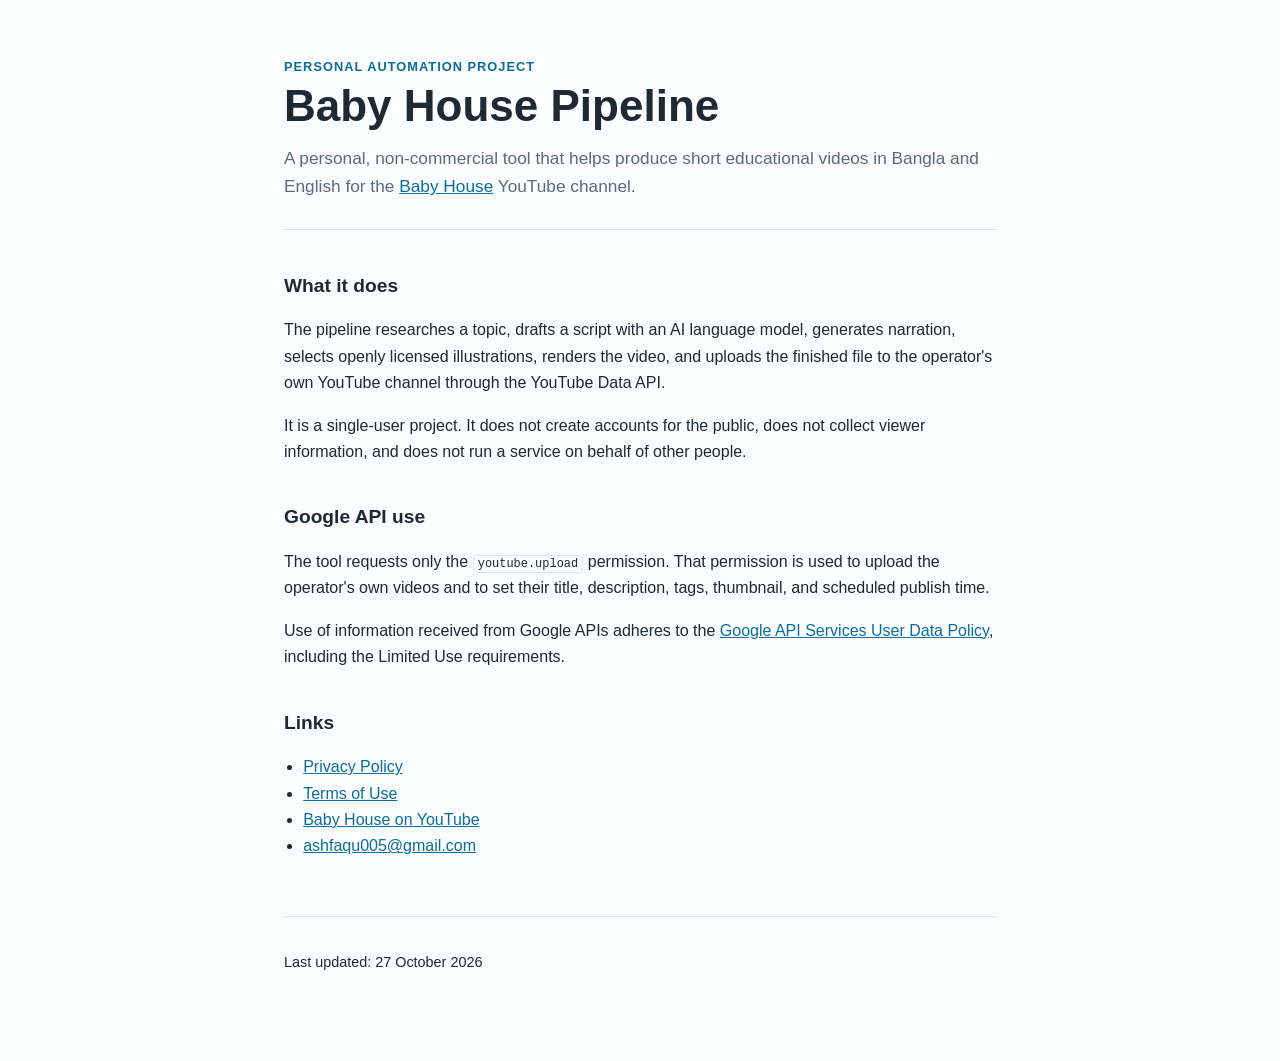
==== index.html @ 0668a5c2 "Add Baby House Pipeline legal pages" ====
<!doctype html>
<html lang="en">
<head>
  <meta charset="utf-8">
  <meta name="viewport" content="width=device-width, initial-scale=1">
  <title>Baby House Pipeline</title>
  <meta name="description" content="Documentation for the personal automation tool behind the Baby House educational YouTube channel.">
  <link rel="stylesheet" href="style.css">
</head>
<body>
  <main>
    <header>
      <p class="eyebrow">Personal automation project</p>
      <h1>Baby House Pipeline</h1>
      <p class="lead">
        A personal, non-commercial tool that helps produce short educational
        videos in Bangla and English for the
        <a href="https://www.youtube.com/@asfaqulhaquekabbo">Baby House</a>
        YouTube channel.
      </p>
    </header>

    <section>
      <h2>What it does</h2>
      <p>
        The pipeline researches a topic, drafts a script with an AI language
        model, generates narration, selects openly licensed illustrations,
        renders the video, and uploads the finished file to the operator's own
        YouTube channel through the YouTube Data API.
      </p>
      <p>
        It is a single-user project. It does not create accounts for the
        public, does not collect viewer information, and does not run a
        service on behalf of other people.
      </p>
    </section>

    <section>
      <h2>Google API use</h2>
      <p>
        The tool requests only the
        <code>youtube.upload</code> permission. That permission is used to
        upload the operator's own videos and to set their title, description,
        tags, thumbnail, and scheduled publish time.
      </p>
      <p>
        Use of information received from Google APIs adheres to the
        <a href="https://developers.google.com/terms/api-services-user-data-policy">Google API Services User Data Policy</a>,
        including the Limited Use requirements.
      </p>
    </section>

    <nav aria-label="Legal and contact">
      <h2>Links</h2>
      <ul>
        <li><a href="privacy.html">Privacy Policy</a></li>
        <li><a href="terms.html">Terms of Use</a></li>
        <li><a href="https://www.youtube.com/@asfaqulhaquekabbo">Baby House on YouTube</a></li>
        <li><a href="mailto:ashfaqu005@gmail.com">ashfaqu005@gmail.com</a></li>
      </ul>
    </nav>

    <footer>
      <p>Last updated: 27 October 2026</p>
    </footer>
  </main>
</body>
</html>
---- style.css ----
:root {
  color-scheme: light dark;
  --text: #1f2933;
  --muted: #5c6b7a;
  --accent: #0b6e99;
  --bg: #fbfcfd;
  --line: #d9e2ec;
}

@media (prefers-color-scheme: dark) {
  :root {
    --text: #e6edf3;
    --muted: #9fb0c0;
    --accent: #5bc0eb;
    --bg: #0f1720;
    --line: #253444;
  }
}

* {
  box-sizing: border-box;
}

body {
  margin: 0;
  background: var(--bg);
  color: var(--text);
  font-family: -apple-system, BlinkMacSystemFont, "Segoe UI", Roboto, Arial, sans-serif;
  line-height: 1.65;
}

main {
  max-width: 760px;
  margin: 0 auto;
  padding: 56px 24px 72px;
}

header {
  margin-bottom: 40px;
  padding-bottom: 28px;
  border-bottom: 1px solid var(--line);
}

h1 {
  margin: 4px 0 12px;
  font-size: clamp(2rem, 5vw, 2.75rem);
  line-height: 1.15;
}

h2 {
  margin-top: 36px;
  font-size: 1.2rem;
}

p, li {
  color: var(--text);
}

.eyebrow {
  margin: 0;
  color: var(--accent);
  font-size: 0.8rem;
  font-weight: 700;
  letter-spacing: 0.08em;
  text-transform: uppercase;
}

.lead {
  margin: 0;
  color: var(--muted);
  font-size: 1.08rem;
}

a {
  color: var(--accent);
}

code {
  padding: 0.1em 0.35em;
  border: 1px solid var(--line);
  border-radius: 4px;
  font-size: 0.92em;
}

ul {
  padding-left: 1.2rem;
}

footer {
  margin-top: 56px;
  padding-top: 20px;
  border-top: 1px solid var(--line);
  color: var(--muted);
  font-size: 0.9rem;
}
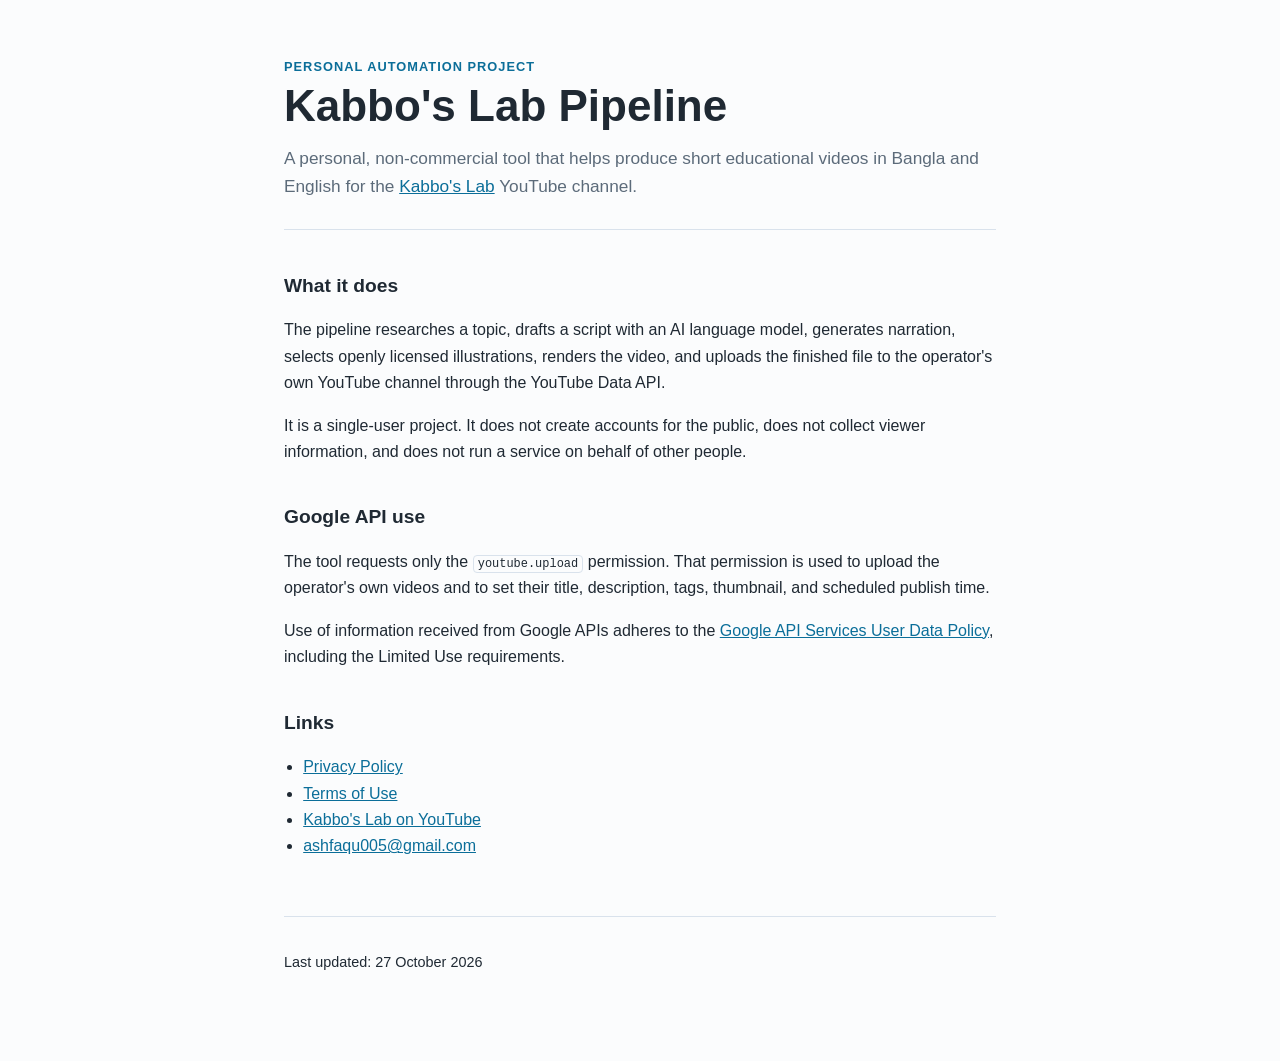
==== commit 629d0454: "Rebrand legal pages to Kabbo's Lab" ====
--- a/index.html
+++ b/index.html
@@ -3,19 +3,19 @@
 <head>
   <meta charset="utf-8">
   <meta name="viewport" content="width=device-width, initial-scale=1">
-  <title>Baby House Pipeline</title>
-  <meta name="description" content="Documentation for the personal automation tool behind the Baby House educational YouTube channel.">
+  <title>Kabbo's Lab Pipeline</title>
+  <meta name="description" content="Documentation for the personal automation tool behind the Kabbo's Lab educational YouTube channel.">
   <link rel="stylesheet" href="style.css">
 </head>
 <body>
   <main>
     <header>
       <p class="eyebrow">Personal automation project</p>
-      <h1>Baby House Pipeline</h1>
+      <h1>Kabbo's Lab Pipeline</h1>
       <p class="lead">
         A personal, non-commercial tool that helps produce short educational
         videos in Bangla and English for the
-        <a href="https://www.youtube.com/@asfaqulhaquekabbo">Baby House</a>
+        <a href="https://www.youtube.com/@kabboslab">Kabbo's Lab</a>
         YouTube channel.
       </p>
     </header>
@@ -55,7 +55,7 @@
       <ul>
         <li><a href="privacy.html">Privacy Policy</a></li>
         <li><a href="terms.html">Terms of Use</a></li>
-        <li><a href="https://www.youtube.com/@asfaqulhaquekabbo">Baby House on YouTube</a></li>
+        <li><a href="https://www.youtube.com/@kabboslab">Kabbo's Lab on YouTube</a></li>
         <li><a href="mailto:ashfaqu005@gmail.com">ashfaqu005@gmail.com</a></li>
       </ul>
     </nav>
